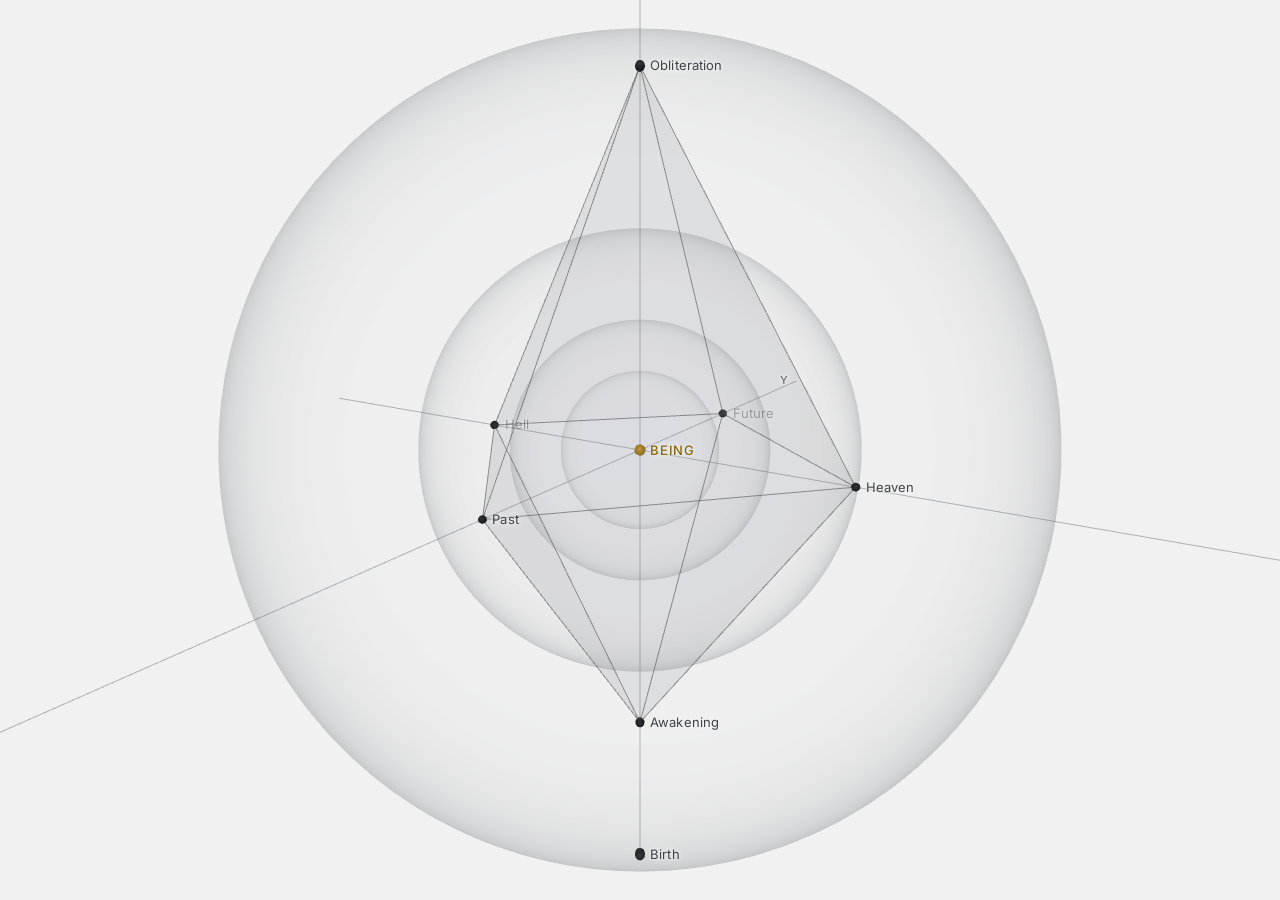
==== web/index.html @ 79886e12 "feat(stage1): The Diamond geometric object (Roadmap IV.1) Static Three.js page in web/, served by Ne" ====
<!doctype html>
<html lang="en">
<head>
  <meta charset="utf-8">
  <meta name="viewport" content="width=device-width, initial-scale=1, viewport-fit=cover">
  <title>The Diamond</title>
  <meta name="description" content="The Diamond: an interactive 3D model.">
  <meta name="robots" content="noindex, nofollow">
  <meta name="theme-color" content="#f1f1f1">
  <link rel="icon" href="favicon.svg" type="image/svg+xml">
  <link rel="preload" href="fonts/inter-latin-var.woff2" as="font" type="font/woff2" crossorigin>
  <link rel="stylesheet" href="style.css">
  <script type="importmap">
    {
      "imports": {
        "three": "./vendor/three/three.module.js",
        "three/addons/": "./vendor/three/addons/"
      }
    }
  </script>
</head>
<body>
  <main id="stage" role="img" aria-label="The Diamond, a 3D model. Drag to orbit; scroll or pinch to zoom; arrow keys orbit and plus or minus zoom."></main>
  <p id="fallback" class="fallback" hidden>The Diamond needs a browser with WebGL enabled.</p>
  <noscript><p class="fallback">The Diamond needs JavaScript and WebGL.</p></noscript>
  <script type="module" src="main.js"></script>
</body>
</html>
---- web/style.css ----
/* The Diamond — Stage 1. Full-frame, no chrome (Roadmap IV.1). */

@font-face {
  font-family: 'Inter';
  font-style: normal;
  font-weight: 300 500;
  font-display: swap;
  src: url('fonts/inter-latin-var.woff2') format('woff2');
}

:root {
  --bg: #f1f1f1;
  --ink: #1c1e22;
  --ink-2: #3f4248;
  --ink-3: #6c7077;
  --gold: #8b6708;
  --font: 'Inter', system-ui, -apple-system, 'Segoe UI', Roboto, Helvetica, Arial, sans-serif;
}

*, *::before, *::after { box-sizing: border-box; }

html, body {
  margin: 0;
  height: 100%;
  overflow: hidden;
  background: var(--bg);
  color: var(--ink);
  font-family: var(--font);
  -webkit-font-smoothing: antialiased;
  -moz-osx-font-smoothing: grayscale;
}

#stage {
  position: fixed;
  inset: 0;
  touch-action: none;
  cursor: grab;
  outline: none;
}
#stage:active { cursor: grabbing; }
#stage:focus-visible { box-shadow: inset 0 0 0 2px rgba(28, 30, 34, 0.25); }

#stage canvas { display: block; }

/* Label layer (CSS2DRenderer). Labels never intercept the pointer. */
.labels { position: absolute; inset: 0; pointer-events: none; }

.label {
  padding-left: 10px;
  font-size: 13px;
  font-weight: 400;
  letter-spacing: 0.01em;
  line-height: 1;
  color: var(--ink-2);
  white-space: nowrap;
  user-select: none;
  text-shadow: 0 0 3px var(--bg), 0 0 6px var(--bg);
  transition: opacity 200ms linear;
}
.label--flipped { padding-left: 0; padding-right: 10px; }
.label--being { color: var(--gold); font-weight: 500; letter-spacing: 0.06em; }
.label--axis {
  padding-left: 0;
  padding-right: 8px;
  font-size: 11px;
  font-weight: 500;
  letter-spacing: 0.08em;
  color: var(--ink-3);
}

.fallback {
  position: fixed;
  inset: 0;
  display: grid;
  place-items: center;
  margin: 0;
  padding: 24px;
  font-size: 15px;
  color: var(--ink-3);
  text-align: center;
}
.fallback[hidden] { display: none; }
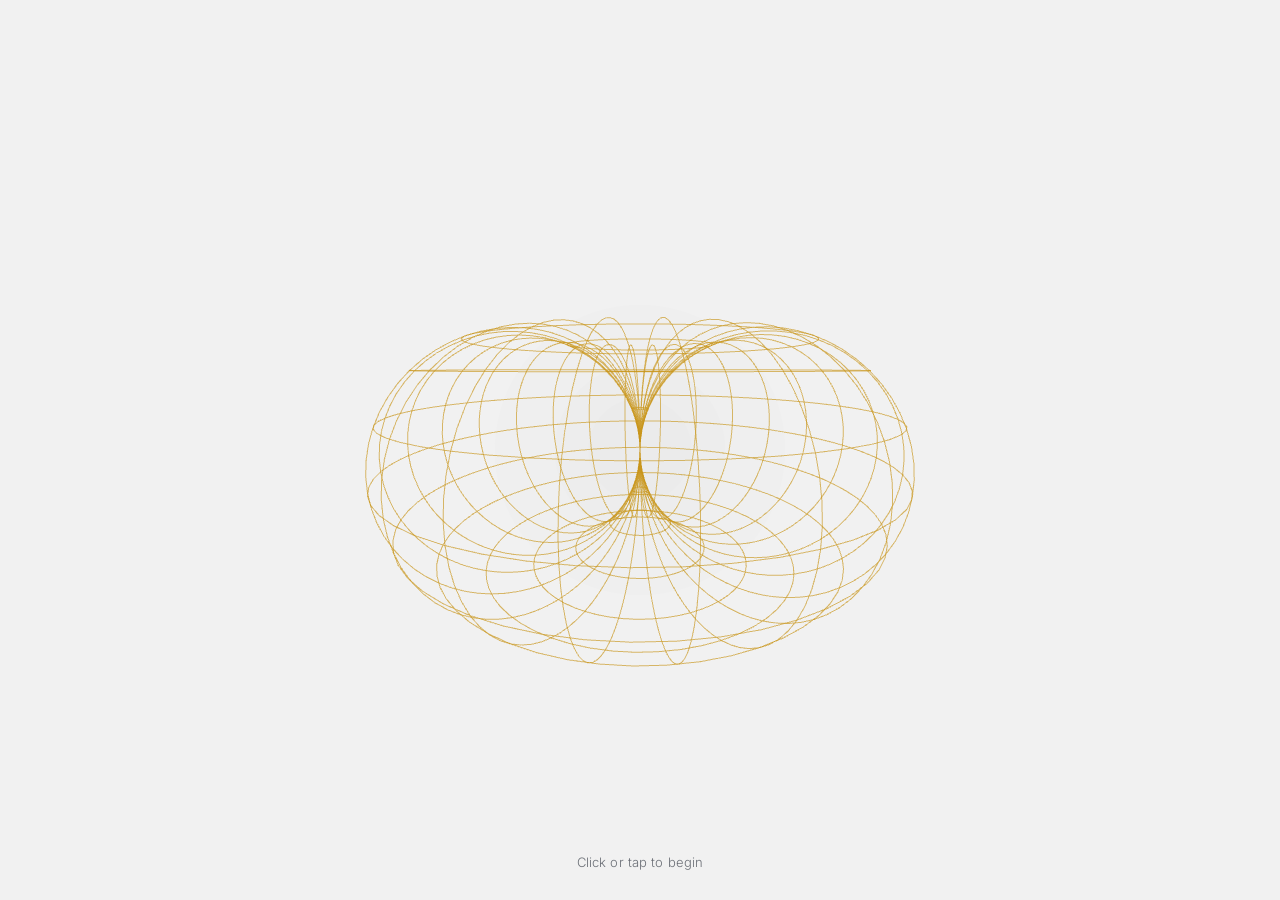
==== commit d859ef84: "web: inside view through BEING, three spheres, shortened axes, torus opening - Shells 1-3 only; Shel" ====
--- a/web/index.html
+++ b/web/index.html
@@ -5,6 +5,13 @@
   <meta name="viewport" content="width=device-width, initial-scale=1, viewport-fit=cover">
   <title>The Diamond</title>
   <meta name="description" content="The Diamond: an interactive 3D model.">
+  <meta property="og:title" content="The Diamond">
+  <meta property="og:description" content="An interactive 3D model.">
+  <meta property="og:type" content="website">
+  <meta property="og:image" content="https://diamond.thoughtfree.com/og.png">
+  <meta property="og:image:width" content="1200">
+  <meta property="og:image:height" content="630">
+  <meta name="twitter:card" content="summary_large_image">
   <meta name="robots" content="noindex, nofollow">
   <meta name="theme-color" content="#f1f1f1">
   <link rel="icon" href="favicon.svg" type="image/svg+xml">
@@ -20,7 +27,11 @@
   </script>
 </head>
 <body>
-  <main id="stage" role="img" aria-label="The Diamond, a 3D model. Drag to orbit; scroll or pinch to zoom; arrow keys orbit and plus or minus zoom."></main>
+  <main id="stage" role="img" aria-label="The Diamond, a 3D model. It opens as a torus; click, tap or press Enter to unfold it. Then drag to orbit, and scroll or pinch to zoom; arrow keys orbit and plus or minus zoom. Zooming in past the innermost sphere switches to a view through BEING."></main>
+  <div id="porthole" class="porthole" aria-hidden="true"></div>
+  <div id="rim" class="rim" aria-hidden="true"></div>
+  <p id="hint" class="hint" aria-hidden="true">Click or tap to begin</p>
+  <p id="caption" class="caption" role="status">Looking through BEING. Closer, the view widens: open awareness. Farther, it narrows: focused attention. Linking width to attention is this model&rsquo;s own stipulation.</p>
   <p id="fallback" class="fallback" hidden>The Diamond needs a browser with WebGL enabled.</p>
   <noscript><p class="fallback">The Diamond needs JavaScript and WebGL.</p></noscript>
   <script type="module" src="main.js"></script>
--- a/web/style.css
+++ b/web/style.css
@@ -1,4 +1,5 @@
-/* The Diamond — Stage 1. Full-frame, no chrome (Roadmap IV.1). */
+/* The Diamond. Full-frame; the only text besides the landmark names is
+   the opening hint and the inside-view caption (Roadmap IV.2, criterion 5). */
 
 @font-face {
   font-family: 'Inter';
@@ -13,7 +14,8 @@
   --ink: #1c1e22;
   --ink-2: #3f4248;
   --ink-3: #6c7077;
-  --gold: #8b6708;
+  --gold: #c8951a;
+  --gold-glow: 217, 168, 35;
   --font: 'Inter', system-ui, -apple-system, 'Segoe UI', Roboto, Helvetica, Arial, sans-serif;
 }
 
@@ -34,18 +36,19 @@
   position: fixed;
   inset: 0;
   touch-action: none;
-  cursor: grab;
+  cursor: pointer;
   outline: none;
 }
-#stage:active { cursor: grabbing; }
+#stage.is-live { cursor: grab; }
 #stage:focus-visible { box-shadow: inset 0 0 0 2px rgba(28, 30, 34, 0.25); }
-
 #stage canvas { display: block; }
 
 /* Label layer (CSS2DRenderer). Labels never intercept the pointer. */
 .labels { position: absolute; inset: 0; pointer-events: none; }
 
-.label {
+/* A landmark: a dot on the point, the name to its right (or left). */
+.lm {
+  position: relative;
   padding-left: 10px;
   font-size: 13px;
   font-weight: 400;
@@ -54,18 +57,94 @@
   color: var(--ink-2);
   white-space: nowrap;
   user-select: none;
-  text-shadow: 0 0 3px var(--bg), 0 0 6px var(--bg);
   transition: opacity 200ms linear;
 }
-.label--flipped { padding-left: 0; padding-right: 10px; }
-.label--being { color: var(--gold); font-weight: 500; letter-spacing: 0.06em; }
-.label--axis {
-  padding-left: 0;
-  padding-right: 8px;
-  font-size: 11px;
-  font-weight: 500;
-  letter-spacing: 0.08em;
+.lm__name { text-shadow: 0 0 3px var(--bg), 0 0 6px var(--bg); }
+.lm__dot {
+  position: absolute;
+  left: -4px;
+  top: 50%;
+  width: 8px;
+  height: 8px;
+  margin-top: -4px;
+  border-radius: 50%;
+  background: var(--ink);
+}
+.lm--flipped { padding-left: 0; padding-right: 10px; }
+.lm--flipped .lm__dot { left: auto; right: -4px; }
+
+/* BEING: the luminous gold point. */
+.lm--being { padding-left: 12px; color: var(--ink); font-weight: 500; letter-spacing: 0.06em; }
+.lm--being.lm--flipped { padding-left: 0; padding-right: 12px; }
+.lm--being .lm__dot {
+  left: -5.5px;
+  width: 11px;
+  height: 11px;
+  margin-top: -5.5px;
+  background: radial-gradient(circle at 50% 50%, #ffe28f 0%, #e3ad2c 42%, var(--gold) 72%);
+  box-shadow: 0 0 6px 2px rgba(var(--gold-glow), 0.45), 0 0 18px 7px rgba(var(--gold-glow), 0.16);
+  animation: breathe 6s ease-in-out infinite;
+}
+.lm--being.lm--flipped .lm__dot { left: auto; right: -5.5px; }
+
+@keyframes breathe {
+  0%, 100% { box-shadow: 0 0 6px 2px rgba(var(--gold-glow), 0.45), 0 0 18px 7px rgba(var(--gold-glow), 0.16); }
+  50%      { box-shadow: 0 0 8px 3px rgba(var(--gold-glow), 0.55), 0 0 24px 10px rgba(var(--gold-glow), 0.22); }
+}
+
+/* Inside view (Containment Note §A.3.2): the model seen through BEING.
+   Everything outside the cone is covered; the gold rim is the aperture. */
+.porthole,
+.rim {
+  position: fixed;
+  inset: 0;
+  pointer-events: none;
+  opacity: 0;
+  --r: 200vmax;
+}
+.porthole {
+  background: radial-gradient(circle var(--r) at 50% 50%, transparent calc(100% - 1.5px), var(--bg) 100%);
+}
+.rim {
+  left: 50%;
+  top: 50%;
+  right: auto;
+  bottom: auto;
+  width: calc(var(--r) * 2);
+  height: calc(var(--r) * 2);
+  transform: translate(-50%, -50%);
+  border-radius: 50%;
+  box-shadow:
+    0 0 0 1px rgba(200, 149, 26, 0.85),
+    0 0 10px 1px rgba(var(--gold-glow), 0.35),
+    inset 0 0 14px 1px rgba(var(--gold-glow), 0.18);
+}
+
+.hint,
+.caption {
+  position: fixed;
+  left: 0;
+  right: 0;
+  margin: 0 auto;
+  max-width: min(36rem, calc(100vw - 32px));
+  font-size: 13px;
+  font-weight: 300;
+  line-height: 1.45;
+  letter-spacing: 0.01em;
   color: var(--ink-3);
+  text-align: center;
+  pointer-events: none;
+  opacity: 0;
+  transition: opacity 600ms ease;
+}
+.hint { bottom: max(28px, env(safe-area-inset-bottom)); }
+.caption { bottom: max(24px, env(safe-area-inset-bottom)); color: var(--ink-2); text-shadow: 0 0 4px var(--bg), 0 0 10px var(--bg); }
+.hint.is-visible,
+.caption.is-visible { opacity: 1; }
+
+@media (prefers-reduced-motion: reduce) {
+  .lm--being .lm__dot { animation: none; }
+  .hint, .caption, .lm { transition: none; }
 }
 
 .fallback {
@@ -80,3 +159,5 @@
   text-align: center;
 }
 .fallback[hidden] { display: none; }
+
+.debug { position: fixed; top: 8px; left: 8px; margin: 0; font: 11px/1.3 monospace; color: var(--ink-3); pointer-events: none; }
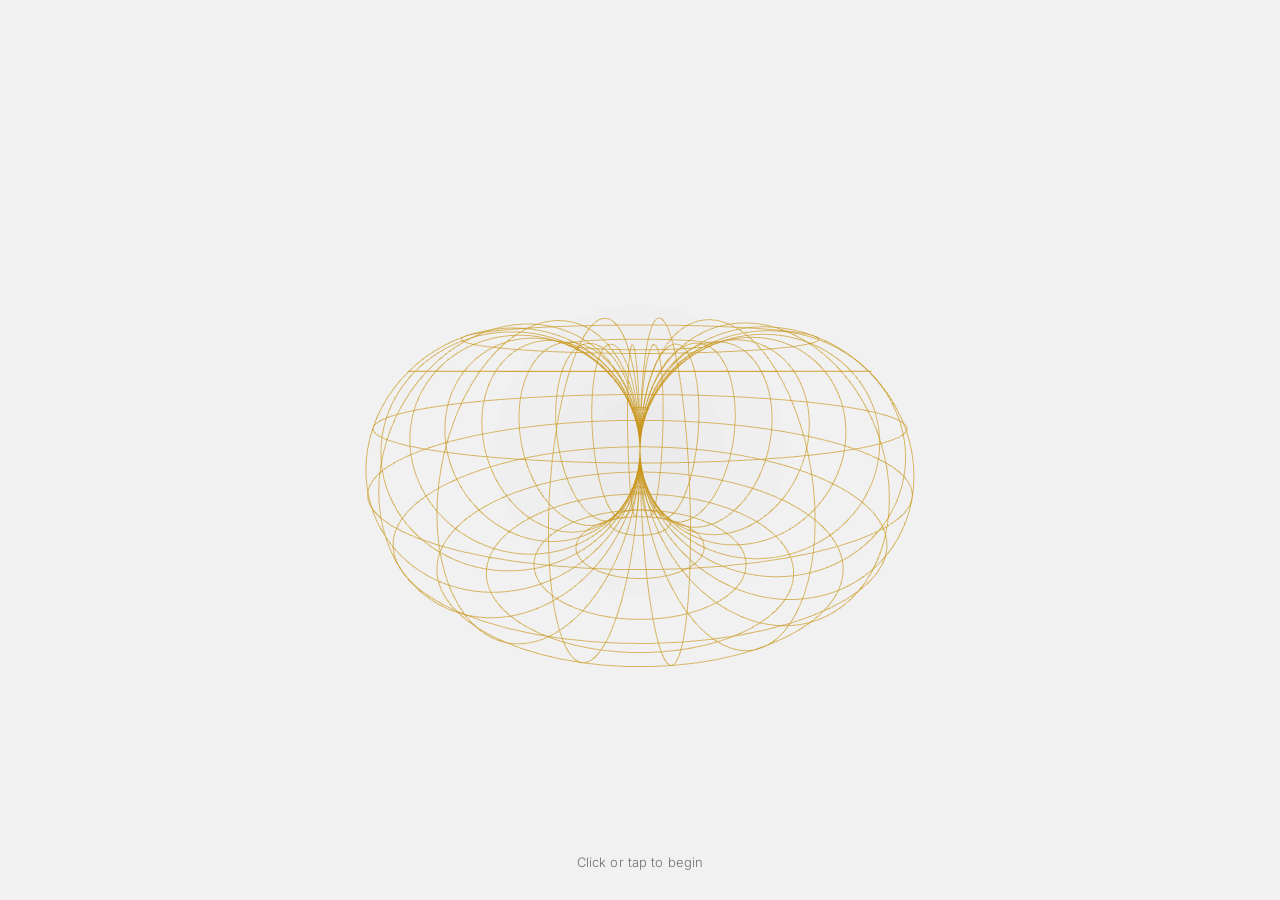
==== commit ecfd07d8: "View from BEING: light cone fills the screen (24–220°), zoom through, merged pairs" ====
--- a/web/index.html
+++ b/web/index.html
@@ -27,11 +27,9 @@
   </script>
 </head>
 <body>
-  <main id="stage" role="img" aria-label="The Diamond, a 3D model. It opens as a torus; click, tap or press Enter to unfold it. Then drag to orbit, and scroll or pinch to zoom; arrow keys orbit and plus or minus zoom. Zooming in past the innermost sphere switches to a view through BEING."></main>
-  <div id="porthole" class="porthole" aria-hidden="true"></div>
-  <div id="rim" class="rim" aria-hidden="true"></div>
+  <main id="stage" role="img" aria-label="The Diamond, a 3D model. It opens as a torus; click, tap or press Enter to open it into the diamond. Then drag to orbit, and scroll or pinch to zoom; arrow keys orbit and plus or minus zoom. Zooming in past the innermost sphere carries you into BEING, from where you look out as a light cone: drag or arrow keys to look around, scroll, pinch or plus and minus to narrow or widen the cone, and widen it past its widest to step back out."></main>
   <p id="hint" class="hint" aria-hidden="true">Click or tap to begin</p>
-  <p id="caption" class="caption" role="status">Looking through BEING. Closer, the view widens: open awareness. Farther, it narrows: focused attention. Linking width to attention is this model&rsquo;s own stipulation.</p>
+  <p id="caption" class="caption" role="status"><span class="caption__angle">Light cone from BEING <span id="cone-angle" aria-hidden="true">220</span>&deg;</span> Wider: open awareness, up to 220&deg; like human vision. Narrower: focused attention. A design choice that makes a statement about experience.</p>
   <p id="fallback" class="fallback" hidden>The Diamond needs a browser with WebGL enabled.</p>
   <noscript><p class="fallback">The Diamond needs JavaScript and WebGL.</p></noscript>
   <script type="module" src="main.js"></script>
--- a/web/style.css
+++ b/web/style.css
@@ -1,5 +1,6 @@
 /* The Diamond. Full-frame; the only text besides the landmark names is
-   the opening hint and the inside-view caption (Roadmap IV.2, criterion 5). */
+   the hints and the caption in the view from BEING (Roadmap IV.2,
+   criterion 5). */
 
 @font-face {
   font-family: 'Inter';
@@ -40,6 +41,7 @@
   outline: none;
 }
 #stage.is-live { cursor: grab; }
+#stage.is-inside { cursor: move; }
 #stage:focus-visible { box-shadow: inset 0 0 0 2px rgba(28, 30, 34, 0.25); }
 #stage canvas { display: block; }
 
@@ -92,34 +94,6 @@
   50%      { box-shadow: 0 0 8px 3px rgba(var(--gold-glow), 0.55), 0 0 24px 10px rgba(var(--gold-glow), 0.22); }
 }
 
-/* Inside view (Containment Note §A.3.2): the model seen through BEING.
-   Everything outside the cone is covered; the gold rim is the aperture. */
-.porthole,
-.rim {
-  position: fixed;
-  inset: 0;
-  pointer-events: none;
-  opacity: 0;
-  --r: 200vmax;
-}
-.porthole {
-  background: radial-gradient(circle var(--r) at 50% 50%, transparent calc(100% - 1.5px), var(--bg) 100%);
-}
-.rim {
-  left: 50%;
-  top: 50%;
-  right: auto;
-  bottom: auto;
-  width: calc(var(--r) * 2);
-  height: calc(var(--r) * 2);
-  transform: translate(-50%, -50%);
-  border-radius: 50%;
-  box-shadow:
-    0 0 0 1px rgba(200, 149, 26, 0.85),
-    0 0 10px 1px rgba(var(--gold-glow), 0.35),
-    inset 0 0 14px 1px rgba(var(--gold-glow), 0.18);
-}
-
 .hint,
 .caption {
   position: fixed;
@@ -138,7 +112,9 @@
   transition: opacity 600ms ease;
 }
 .hint { bottom: max(28px, env(safe-area-inset-bottom)); }
+.hint.is-top { top: max(24px, env(safe-area-inset-top)); bottom: auto; }
 .caption { bottom: max(24px, env(safe-area-inset-bottom)); color: var(--ink-2); text-shadow: 0 0 4px var(--bg), 0 0 10px var(--bg); }
+.caption__angle { display: block; font-weight: 400; color: var(--ink); font-variant-numeric: tabular-nums; }
 .hint.is-visible,
 .caption.is-visible { opacity: 1; }
 
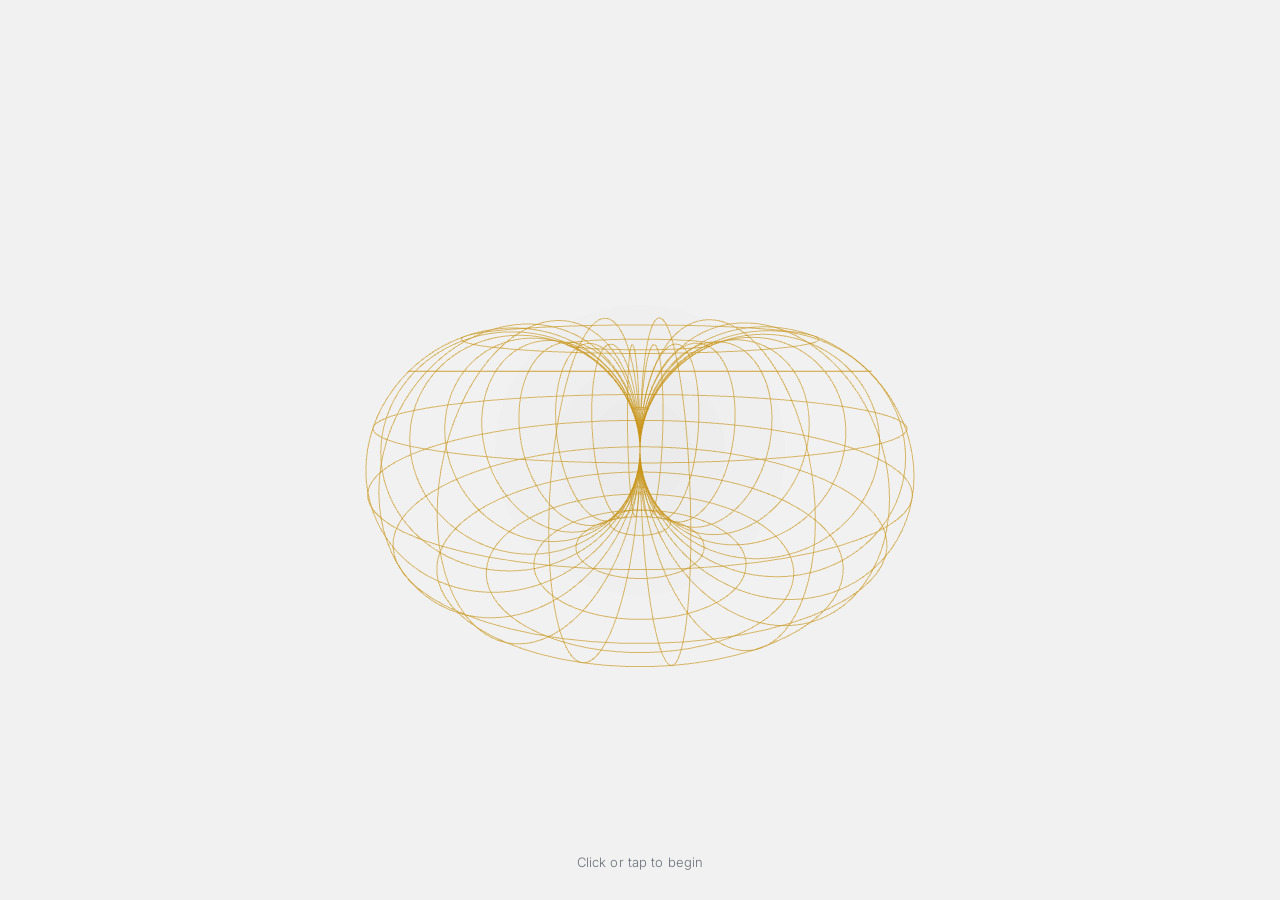
==== commit f08c7557: "Labels by zoom level, dimming behind the spheres, focus labels from BEING; time registers and H13 re" ====
--- a/web/index.html
+++ b/web/index.html
@@ -27,7 +27,7 @@
   </script>
 </head>
 <body>
-  <main id="stage" role="img" aria-label="The Diamond, a 3D model. It opens as a torus; click, tap or press Enter to open it into the diamond. Then drag to orbit, and scroll or pinch to zoom; arrow keys orbit and plus or minus zoom. Zooming in past the innermost sphere carries you into BEING, from where you look out as a light cone: drag or arrow keys to look around, scroll, pinch or plus and minus to narrow or widen the cone, and widen it past its widest to step back out."></main>
+  <main id="stage" role="img" aria-label="The Diamond, a 3D model. It opens as a torus; click, tap or press Enter to open it into the diamond. Then drag to orbit, and scroll or pinch to zoom; arrow keys orbit and plus or minus zoom. Zooming in past the innermost sphere carries you into BEING, from where you look out as a light cone: drag or arrow keys to look around, scroll, pinch or plus and minus to narrow or widen the cone, and widen it past its widest to step back out. Outside, more names appear as you zoom in; from BEING, the name of the region you face is shown, and narrowing the cone moves the focus outward from Zone 1 to Zones 2 and 3."></main>
   <p id="hint" class="hint" aria-hidden="true">Click or tap to begin</p>
   <p id="caption" class="caption" role="status"><span class="caption__angle">Light cone from BEING <span id="cone-angle" aria-hidden="true">220</span>&deg;</span> Wider: open awareness, up to 220&deg; like human vision. Narrower: focused attention. A design choice that makes a statement about experience.</p>
   <p id="fallback" class="fallback" hidden>The Diamond needs a browser with WebGL enabled.</p>
--- a/web/style.css
+++ b/web/style.css
@@ -89,6 +89,43 @@
 }
 .lm--being.lm--flipped .lm__dot { left: auto; right: -5.5px; }
 
+/* A zone name where an axis meets its sphere: an open ring, not a point. */
+.lm--zone { font-weight: 300; font-size: 12px; color: var(--ink-2); }
+.lm--zone .lm__dot {
+  left: -3.5px;
+  width: 7px;
+  height: 7px;
+  margin-top: -3.5px;
+  box-sizing: border-box;
+  background: transparent;
+  border: 1px solid var(--ink-2);
+}
+.lm--zone.lm--flipped .lm__dot { left: auto; right: -3.5px; }
+
+/* The view from BEING: the region's name curves along its shell; the
+   next zone's names stay faint at their own axis points. */
+.focus-labels {
+  position: absolute;
+  inset: 0;
+  width: 100%;
+  height: 100%;
+  pointer-events: none;
+  overflow: visible;
+  opacity: 0;
+}
+.focus-labels text {
+  font-family: var(--font);
+  fill: var(--ink-2);
+  letter-spacing: 0.02em;
+  paint-order: stroke;
+  stroke: var(--bg);
+  stroke-width: 3px;
+  stroke-linejoin: round;
+  user-select: none;
+}
+.focus-labels__current { font-weight: 400; fill: var(--ink); }
+.focus-labels__next { font-weight: 300; }
+
 @keyframes breathe {
   0%, 100% { box-shadow: 0 0 6px 2px rgba(var(--gold-glow), 0.45), 0 0 18px 7px rgba(var(--gold-glow), 0.16); }
   50%      { box-shadow: 0 0 8px 3px rgba(var(--gold-glow), 0.55), 0 0 24px 10px rgba(var(--gold-glow), 0.22); }
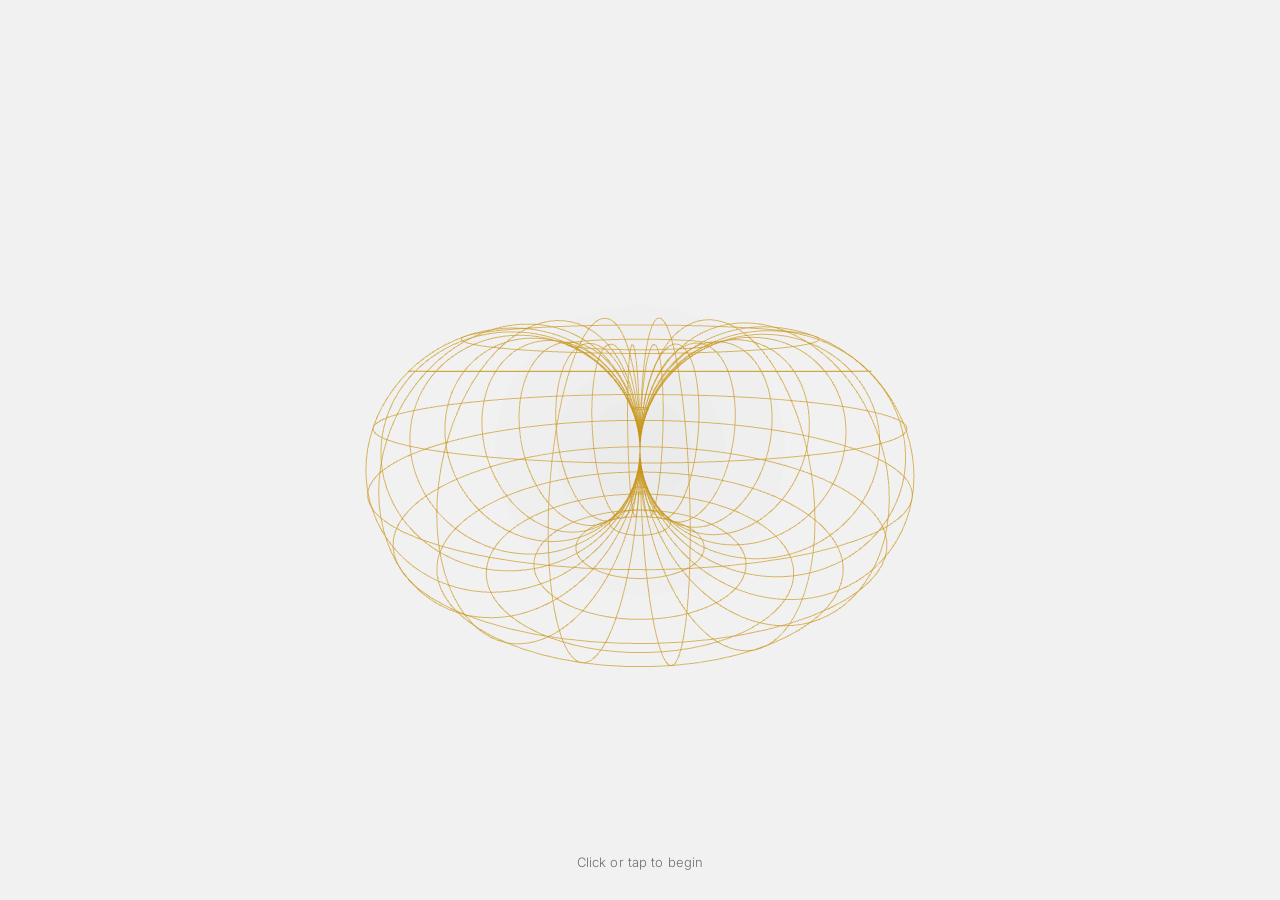
==== commit cee682a7: "Thumbnail URL carries the version so link previews refresh" ====
--- a/web/index.html
+++ b/web/index.html
@@ -8,7 +8,7 @@
   <meta property="og:title" content="The Diamond">
   <meta property="og:description" content="An interactive 3D model.">
   <meta property="og:type" content="website">
-  <meta property="og:image" content="https://diamond.thoughtfree.com/og.png">
+  <meta property="og:image" content="https://diamond.thoughtfree.com/og.png?v=3.3">
   <meta property="og:image:width" content="1200">
   <meta property="og:image:height" content="630">
   <meta name="twitter:card" content="summary_large_image">
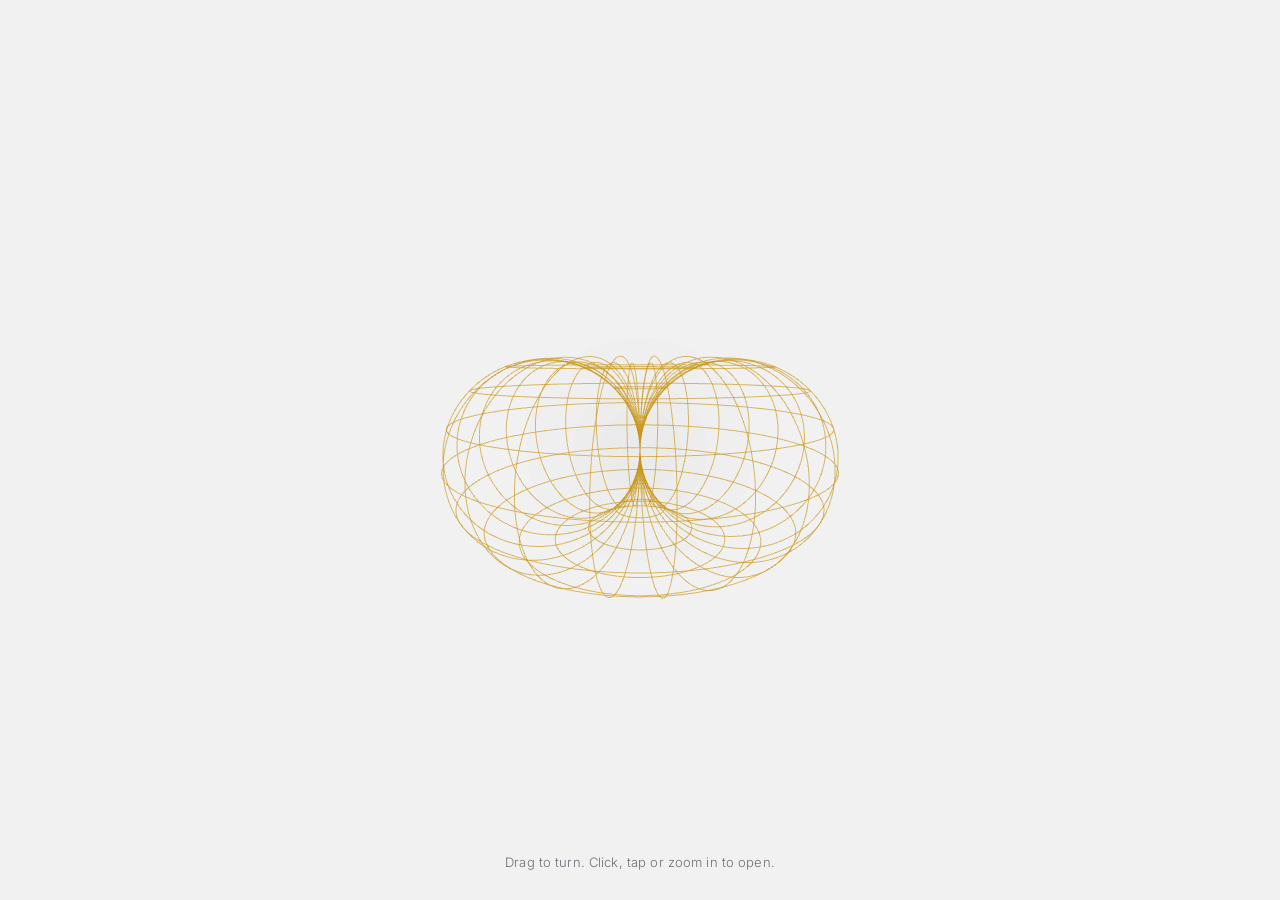
==== commit 2d4ac22f: "v3.4: zoom stops at level 0 and folds back to the torus (-1); Indra's net; levels respecified; axis " ====
--- a/web/index.html
+++ b/web/index.html
@@ -27,8 +27,8 @@
   </script>
 </head>
 <body>
-  <main id="stage" role="img" aria-label="The Diamond, a 3D model. It opens as a torus; click, tap or press Enter to open it into the diamond. Then drag to orbit, and scroll or pinch to zoom; arrow keys orbit and plus or minus zoom. Zooming in past the innermost sphere carries you into BEING, from where you look out as a light cone: drag or arrow keys to look around, scroll, pinch or plus and minus to narrow or widen the cone, and widen it past its widest to step back out. Outside, more names appear as you zoom in; from BEING, the name of the region you face is shown, and narrowing the cone moves the focus outward from Zone 1 to Zones 2 and 3."></main>
-  <p id="hint" class="hint" aria-hidden="true">Click or tap to begin</p>
+  <main id="stage" role="img" aria-label="The Diamond, a 3D model. It opens as a torus, which you can drag or turn with the arrow keys; click, tap, press Enter or zoom in to open it into the diamond. The diamond first appears solid inside a slightly translucent sphere, surrounded by Indra's net, a grid of faint copies of the diamond. Drag to orbit, and scroll or pinch to zoom; arrow keys orbit and plus or minus zoom. Zooming out stops at this first view; zooming out again folds the diamond back into the torus. Zooming in past the innermost sphere carries you into BEING, from where you look out as a light cone: drag or arrow keys to look around, scroll, pinch or plus and minus to narrow or widen the cone, and widen it past its widest to step back out. Outside, more names of axis points appear as you zoom in; from BEING, the name of the region you face is shown, and narrowing the cone moves the focus outward from Zone 1 to Zones 2 and 3."></main>
+  <p id="hint" class="hint" aria-hidden="true">Drag to turn. Click, tap or zoom in to open.</p>
   <p id="caption" class="caption" role="status"><span class="caption__angle">Light cone from BEING <span id="cone-angle" aria-hidden="true">220</span>&deg;</span> Wider: open awareness, up to 220&deg; like human vision. Narrower: focused attention. A design choice that makes a statement about experience.</p>
   <p id="fallback" class="fallback" hidden>The Diamond needs a browser with WebGL enabled.</p>
   <noscript><p class="fallback">The Diamond needs JavaScript and WebGL.</p></noscript>
--- a/web/style.css
+++ b/web/style.css
@@ -90,8 +90,8 @@
 .lm--being.lm--flipped .lm__dot { left: auto; right: -5.5px; }
 
 /* A zone name where an axis meets its sphere: an open ring, not a point. */
-.lm--zone { font-weight: 300; font-size: 12px; color: var(--ink-2); }
-.lm--zone .lm__dot {
+.lm--point { font-weight: 300; font-size: 12px; color: var(--ink-2); }
+.lm--point .lm__dot {
   left: -3.5px;
   width: 7px;
   height: 7px;
@@ -100,7 +100,7 @@
   background: transparent;
   border: 1px solid var(--ink-2);
 }
-.lm--zone.lm--flipped .lm__dot { left: auto; right: -3.5px; }
+.lm--point.lm--flipped .lm__dot { left: auto; right: -3.5px; }
 
 /* The view from BEING: the region's name curves along its shell; the
    next zone's names stay faint at their own axis points. */
@@ -125,6 +125,7 @@
 }
 .focus-labels__current { font-weight: 400; fill: var(--ink); }
 .focus-labels__next { font-weight: 300; }
+.focus-labels .is-caps { letter-spacing: 0.06em; }
 
 @keyframes breathe {
   0%, 100% { box-shadow: 0 0 6px 2px rgba(var(--gold-glow), 0.45), 0 0 18px 7px rgba(var(--gold-glow), 0.16); }
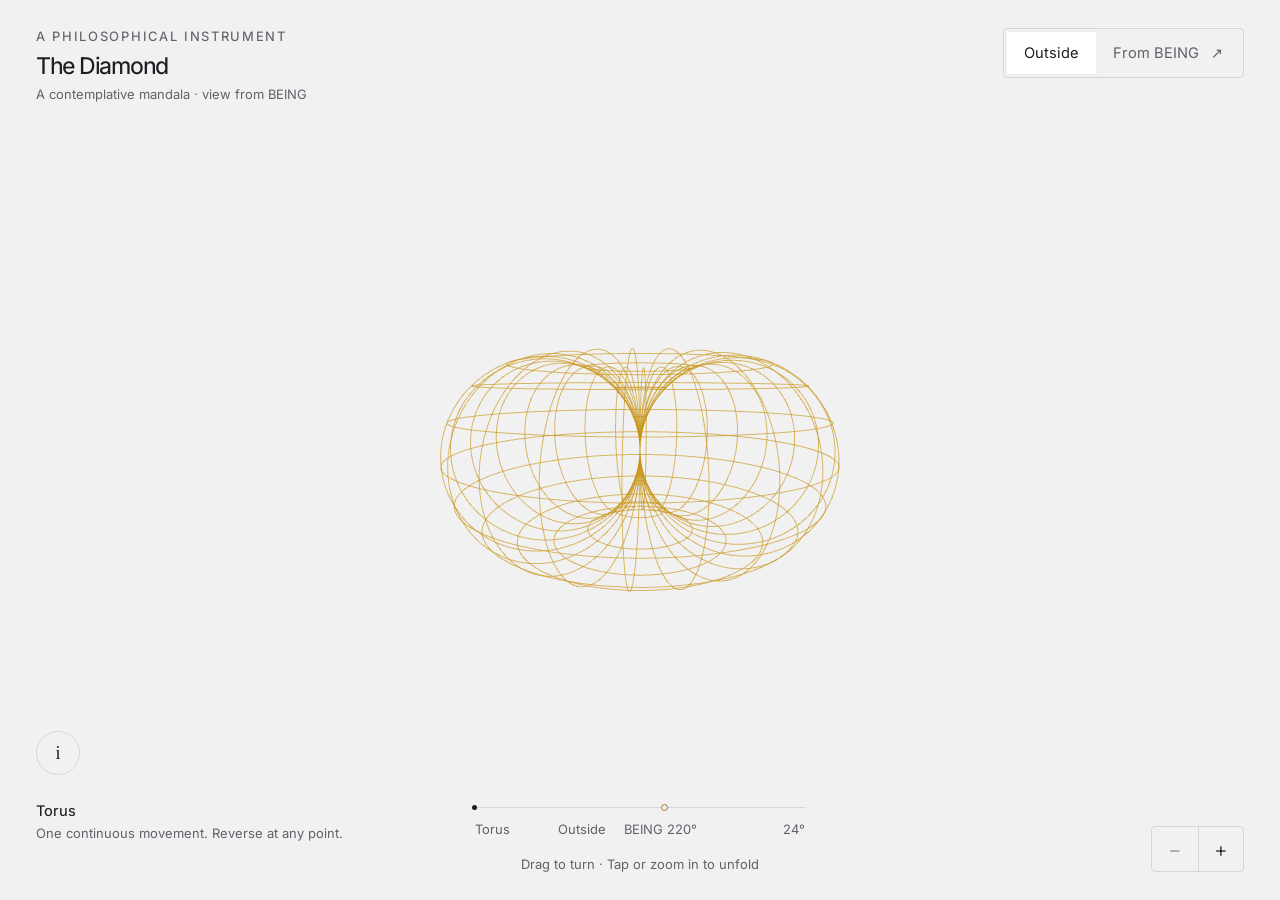
==== commit e3a98cff: "feat(web): mandala display vocabulary, BEING-rooted cone view, continuous navigation" ====
--- a/web/index.html
+++ b/web/index.html
@@ -4,7 +4,7 @@
   <meta charset="utf-8">
   <meta name="viewport" content="width=device-width, initial-scale=1, viewport-fit=cover">
   <title>The Diamond</title>
-  <meta name="description" content="The Diamond: an interactive 3D model.">
+  <meta name="description" content="The Diamond: an interactive 3D model, a contemplative mandala in a modern visual language.">
   <meta property="og:title" content="The Diamond">
   <meta property="og:description" content="An interactive 3D model.">
   <meta property="og:type" content="website">
@@ -27,10 +27,24 @@
   </script>
 </head>
 <body>
-  <main id="stage" role="img" aria-label="The Diamond, a 3D model. It opens as a torus, which you can drag or turn with the arrow keys; click, tap, press Enter or zoom in to open it into the diamond. The diamond first appears solid inside a slightly translucent sphere, surrounded by Indra's net, a grid of faint copies of the diamond. Drag to orbit, and scroll or pinch to zoom; arrow keys orbit and plus or minus zoom. Zooming out stops at this first view; zooming out again folds the diamond back into the torus. Zooming in past the innermost sphere carries you into BEING, from where you look out as a light cone: drag or arrow keys to look around, scroll, pinch or plus and minus to narrow or widen the cone, and widen it past its widest to step back out. Outside, more names of axis points appear as you zoom in; from BEING, the name of the region you face is shown, and narrowing the cone moves the focus outward from Zone 1 to Zones 2 and 3."></main>
-  <p id="hint" class="hint" aria-hidden="true">Drag to turn. Click, tap or zoom in to open.</p>
-  <p id="caption" class="caption" role="status"><span class="caption__angle">Light cone from BEING <span id="cone-angle" aria-hidden="true">220</span>&deg;</span> Wider: open awareness, up to 220&deg; like human vision. Narrower: focused attention. A design choice that makes a statement about experience.</p>
-  <p id="fallback" class="fallback" hidden>The Diamond needs a browser with WebGL enabled.</p>
+  <a class="skip" href="#stage">Skip to the model</a>
+  <main id="stage" tabindex="0" aria-label="Interactive Diamond. Drag to turn or look. Scroll, pinch, or use plus and minus to move continuously from the torus, through the outside view, into BEING, then to narrow the cone outward through the model. Press R to return outside."></main>
+  <header class="masthead">
+    <div class="identity"><span class="eyebrow">A PHILOSOPHICAL INSTRUMENT</span><h1>The Diamond</h1><p>A contemplative mandala · view from BEING</p></div>
+    <nav class="view-switch" aria-label="Viewpoint"><button id="outside" class="view-button" aria-pressed="true">Outside</button><button id="within" class="view-button" aria-pressed="false">From BEING <span aria-hidden="true">↗</span></button></nav>
+  </header>
+  <section class="route-panel" aria-label="Direction of view" hidden>
+    <label for="route">LOOK TOWARD</label><select id="route" aria-label="Choose direction to look toward"></select><button id="origin" title="Widen the cone to its full extent">Widen to full cone</button>
+  </section>
+  <footer class="instrument">
+    <div class="travel-readout" aria-live="polite"><span id="view-name">Outside view</span><span id="view-detail">Responsiveness, Involvement, Fixation. Ripples mark the crossings.</span></div>
+    <div class="journey" aria-label="Journey progress"><div class="journey-line"><span id="journey-fill"></span></div><div class="journey-marks"><span>Torus</span><span>Outside</span><span>BEING 220°</span><span>24°</span></div></div>
+    <p id="hint">Drag to turn · Scroll or pinch to move</p>
+    <div class="zoom-buttons" aria-label="Travel controls"><button id="backward" aria-label="Move backward" title="Move backward (−)">−</button><button id="forward" aria-label="Move forward" title="Move forward (+)">+</button></div>
+  </footer>
+  <button class="about-button" id="about" aria-label="About The Diamond" aria-expanded="false">i</button>
+  <aside class="about-panel" hidden><button id="close-about" aria-label="Close notes">×</button><h2>The view from BEING</h2><p>The eye stays at BEING. Drag to pan and tilt the cone around the spheres. Pinch or scroll to narrow the cone as it moves outward through the names, then widen it to return toward the centre.</p><p>Names keep a fixed size in the model, so narrowing magnifies them. Closer layers dissolve as the cone passes them; farther layers remain faintly present.</p><p>Three concentric ripples mark each axis–sphere crossing. They are larger on larger spheres.</p><p>Vocabulary. The three spheres are Responsiveness, Involvement and Fixation: how tightly a position is held, not how much of anything there is. The three axes are Rejecting and Grasping (across), Self-diminishment and Self-elevation (up and down in the equator), and Insistence on continuance and on disappearance (the long axis, with Permanence and Erasure at its tips). Birth, Death and BEING are unchanged, and Birth is not Permanence, nor Death Erasure.</p><p class="note">A contemplative mandala in a modern visual language: a proposal, not a traditional Buddhist system and not a measurement. Landmark coordinates are unchanged.</p></aside>
+  <p id="fallback" role="alert" hidden>The Diamond needs a browser with WebGL enabled. Try a browser with hardware acceleration turned on.</p>
   <noscript><p class="fallback">The Diamond needs JavaScript and WebGL.</p></noscript>
   <script type="module" src="main.js"></script>
 </body>
--- a/web/style.css
+++ b/web/style.css
@@ -1,177 +1,26 @@
-/* The Diamond. Full-frame; the only text besides the landmark names is
-   the hints and the caption in the view from BEING (Roadmap IV.2,
-   criterion 5). */
+@font-face{font-family:Inter;src:url('./fonts/inter-latin-var.woff2') format('woff2');font-weight:100 900;font-style:normal;font-display:swap}
+:root{--bg:#f1f1f1;--ink:#1c1e22;--muted:#5e6269;--line:#d4d5d5;--gold:#a97b20;--font:Inter,system-ui,sans-serif;--text-xs:clamp(.75rem,.73rem + .1vw,.8125rem);--text-sm:clamp(.8125rem,.77rem + .18vw,.9375rem);--text-base:clamp(.9375rem,.9rem + .2vw,1rem);--text-title:clamp(1.25rem,1rem + .55vw,1.625rem)}
+*,*::before,*::after{box-sizing:border-box}html,body{margin:0;width:100%;height:100%;overflow:hidden;background:var(--bg);color:var(--ink);font-family:var(--font);-webkit-font-smoothing:antialiased}button,select{font:inherit;color:inherit}button{cursor:pointer;touch-action:manipulation}button:focus-visible,select:focus-visible,#stage:focus-visible{outline:2px solid var(--gold);outline-offset:4px}button:disabled{cursor:default;opacity:.45}button{min-height:44px}button:hover{color:#91691c}button:active{background:#e5e4df}.skip{position:fixed;top:-80px;z-index:20;background:var(--bg);padding:12px}.skip:focus{top:8px}#stage{position:fixed;inset:0;touch-action:none;outline:none;cursor:grab}#stage:active{cursor:grabbing}#stage canvas{display:block;width:100%;height:100%}.labels{position:absolute;inset:0;pointer-events:none;overflow:hidden}
+.masthead{position:absolute;top:max(28px,env(safe-area-inset-top));left:36px;right:36px;display:flex;justify-content:space-between;align-items:flex-start;pointer-events:none;z-index:5}.identity{pointer-events:none}.eyebrow{display:block;font-size:var(--text-xs);letter-spacing:.13em;color:var(--muted);font-weight:450}h1{font-size:var(--text-title);font-weight:450;letter-spacing:-.055em;margin:8px 0 5px}.identity p{font-size:var(--text-xs);color:var(--muted);margin:0;line-height:1.5}.view-switch{display:flex;border:1px solid var(--line);border-radius:4px;padding:3px;background:rgba(241,241,241,.94);pointer-events:auto}.view-button{border:0;background:transparent;padding:0 17px;min-height:42px;font-size:var(--text-sm);color:var(--muted);border-radius:2px}.view-button[aria-pressed=true]{color:var(--ink);background:#fff;box-shadow:0 1px 3px #0000000a}.view-button span{padding-left:8px}
+.route-panel{position:absolute;top:99px;right:36px;width:270px;z-index:5;background:rgba(241,241,241,.93);padding:12px 0 6px 16px}.route-panel[hidden]{display:none}.route-panel label{font-size:var(--text-xs);letter-spacing:.12em;color:var(--muted);display:block;margin-bottom:5px}.route-panel select{font-size:var(--text-sm);width:100%;min-height:44px;border:0;background:transparent;padding:0 24px 0 0;white-space:nowrap;text-overflow:ellipsis}.route-panel button{padding:0;border:0;background:transparent;font-size:var(--text-xs);color:var(--muted);min-height:38px;text-decoration:underline;text-underline-offset:4px}
+.instrument{position:absolute;left:36px;right:36px;bottom:max(28px,env(safe-area-inset-bottom));z-index:5;pointer-events:none;display:grid;grid-template-columns:1fr minmax(220px,330px) 1fr;grid-template-rows:auto auto;gap:12px 28px;align-items:end}.travel-readout{align-self:end;line-height:1.6}.travel-readout span{display:block}#view-name{font-size:var(--text-sm);font-weight:450}#view-detail{font-size:var(--text-xs);color:var(--muted);max-width:330px}.journey{grid-column:2;grid-row:1;align-self:center}.journey-line{height:1px;background:var(--line);position:relative}.journey-line:after{content:'';position:absolute;left:56.25%;top:-3px;width:7px;height:7px;border:1px solid var(--gold);background:var(--bg);border-radius:50%}#journey-fill{position:absolute;inset:0 auto 0 0;background:#7f8286;width:25%;transition:width 80ms linear}#journey-fill:after{content:'';position:absolute;right:-2px;top:-2px;width:5px;height:5px;border-radius:50%;background:var(--ink)}.journey-marks{display:flex;justify-content:space-between;font-size:var(--text-xs);color:var(--muted);margin-top:13px}.journey-marks span:nth-child(2){position:absolute;left:25%}.journey-marks span:nth-child(3){position:absolute;left:56.25%;transform:translateX(-50%)}.journey-marks{position:relative}.instrument>p{grid-column:2;grid-row:2;white-space:nowrap;text-align:center;font-size:var(--text-xs);color:var(--muted);margin:0}.zoom-buttons{justify-self:end;display:flex;gap:1px;border:1px solid var(--line);border-radius:4px;pointer-events:auto;grid-column:3;grid-row:1 / span 2;background:rgba(241,241,241,.94)}.zoom-buttons button{width:45px;height:44px;background:transparent;border:0;font-size:21px;font-weight:300}.zoom-buttons button+button{border-left:1px solid var(--line)}
+.about-button{position:absolute;left:36px;bottom:125px;border:1px solid var(--line);border-radius:50%;background:rgba(241,241,241,.9);width:44px;height:44px;font-family:Georgia,serif;font-size:18px;z-index:6}.about-panel{position:absolute;left:36px;bottom:180px;width:min(360px,calc(100vw - 48px));max-height:calc(100dvh - 215px);overflow:auto;z-index:7;padding:24px;border:1px solid var(--line);background:#f7f7f5;box-shadow:0 8px 32px #00000008}.about-panel[hidden]{display:none}.about-panel h2{font-size:18px;font-weight:450;letter-spacing:-.03em;margin:0 28px 18px 0}.about-panel p{font-size:var(--text-sm);line-height:1.65;margin:12px 0}.about-panel .note{font-size:var(--text-xs);color:var(--muted);border-top:1px solid var(--line);padding-top:14px}.about-panel button{position:absolute;top:5px;right:5px;width:44px;height:44px;border:0;background:transparent;font-size:24px;font-weight:300}
+.lm{color:#3f4248;font-size:13px;font-weight:400;white-space:nowrap;line-height:1.2;text-shadow:0 0 4px var(--bg),0 0 8px var(--bg);user-select:none;pointer-events:none}.lm--region{font-size:13px;font-weight:400}.lm--landmark{font-size:13px}.lm--being{font-weight:500;letter-spacing:.08em;padding-left:12px;position:relative}.lm--being:before{content:'';position:absolute;left:-5px;top:3px;width:9px;height:9px;border-radius:50%;background:#d7a32d;box-shadow:0 0 9px 3px #dbab3950}.lm--limit{font-size:14px}.lm--flipped{text-align:right}#fallback,.fallback{position:fixed;top:40%;left:15%;right:15%;font-size:var(--text-base);line-height:1.7;text-align:center;z-index:10}
+@media(max-width:680px){.masthead{top:max(18px,env(safe-area-inset-top));left:20px;right:20px;gap:10px}.eyebrow{font-size:11px;letter-spacing:.09em}.identity p{max-width:160px;font-size:11px;line-height:1.45}.view-switch{padding:2px;margin-top:6px}.view-button{padding:0 10px;font-size:12px;min-height:42px}.view-button span{display:none}.route-panel{right:20px;top:124px;width:230px;padding-top:4px}.route-panel select{font-size:12px}.route-panel button{font-size:12px}.instrument{left:20px;right:20px;bottom:max(22px,env(safe-area-inset-bottom));grid-template-columns:1fr auto;grid-template-rows:auto auto auto;gap:16px 12px}.travel-readout{grid-column:1;grid-row:1}#view-detail{max-width:245px;font-size:12px}.journey{grid-column:1 / span 2;grid-row:2;margin-top:8px}.instrument>p{grid-column:1 / span 2;grid-row:3;font-size:12px}.zoom-buttons{grid-column:2;grid-row:1;align-self:end}.zoom-buttons button{width:42px}.about-button{left:20px;bottom:185px}.about-panel{left:20px;bottom:235px;max-height:calc(100dvh - 260px)}h1{margin-top:7px}.identity{max-width:170px}}
+@media(max-height:550px){.masthead{top:14px}.identity p{display:none}.route-panel{top:77px;padding-top:0}.instrument{bottom:15px;gap:8px}.about-button{bottom:100px}.about-panel{bottom:150px;max-height:calc(100dvh - 170px)}.travel-readout #view-detail{display:none}}
+@media(prefers-reduced-motion:reduce){*,*:before,*:after{transition:none!important;animation:none!important}}
+.being-labels{position:absolute;inset:0;width:100%;height:100%;pointer-events:none;z-index:3;overflow:hidden}
+.being-label{font-family:Inter,system-ui,sans-serif;font-weight:400;fill:#34373c;paint-order:stroke;stroke:var(--bg);stroke-linejoin:round;letter-spacing:0}
+.being-label--axis,.being-label--polar,.being-label--time{letter-spacing:.035em}
+.lm{margin-top:var(--label-shift,0px)}
+.lm-leader{display:none;position:absolute;left:0;bottom:50%;width:1px;background:rgba(63,66,72,.35);transform-origin:bottom}
 
-@font-face {
-  font-family: 'Inter';
-  font-style: normal;
-  font-weight: 300 500;
-  font-display: swap;
-  src: url('fonts/inter-latin-var.woff2') format('woff2');
-}
+#stage[data-mode=within]~.masthead .identity{background:rgba(241,241,241,.88);padding:8px 10px 6px;margin:-8px -10px;border-radius:3px}
+#stage[data-mode=within]~.instrument{background:linear-gradient(to top,rgba(241,241,241,.9) 62%,rgba(241,241,241,0));margin:0 -36px;padding:34px 36px max(28px,env(safe-area-inset-bottom));left:36px;right:36px;bottom:0}
+@media(max-width:680px){#stage[data-mode=within]~.instrument{margin:0 -20px;padding:30px 20px max(22px,env(safe-area-inset-bottom))}}
 
-:root {
-  --bg: #f1f1f1;
-  --ink: #1c1e22;
-  --ink-2: #3f4248;
-  --ink-3: #6c7077;
-  --gold: #c8951a;
-  --gold-glow: 217, 168, 35;
-  --font: 'Inter', system-ui, -apple-system, 'Segoe UI', Roboto, Helvetica, Arial, sans-serif;
-}
-
-*, *::before, *::after { box-sizing: border-box; }
-
-html, body {
-  margin: 0;
-  height: 100%;
-  overflow: hidden;
-  background: var(--bg);
-  color: var(--ink);
-  font-family: var(--font);
-  -webkit-font-smoothing: antialiased;
-  -moz-osx-font-smoothing: grayscale;
-}
-
-#stage {
-  position: fixed;
-  inset: 0;
-  touch-action: none;
-  cursor: pointer;
-  outline: none;
-}
-#stage.is-live { cursor: grab; }
-#stage.is-inside { cursor: move; }
-#stage:focus-visible { box-shadow: inset 0 0 0 2px rgba(28, 30, 34, 0.25); }
-#stage canvas { display: block; }
-
-/* Label layer (CSS2DRenderer). Labels never intercept the pointer. */
-.labels { position: absolute; inset: 0; pointer-events: none; }
-
-/* A landmark: a dot on the point, the name to its right (or left). */
-.lm {
-  position: relative;
-  padding-left: 10px;
-  font-size: 13px;
-  font-weight: 400;
-  letter-spacing: 0.01em;
-  line-height: 1;
-  color: var(--ink-2);
-  white-space: nowrap;
-  user-select: none;
-  transition: opacity 200ms linear;
-}
-.lm__name { text-shadow: 0 0 3px var(--bg), 0 0 6px var(--bg); }
-.lm__dot {
-  position: absolute;
-  left: -4px;
-  top: 50%;
-  width: 8px;
-  height: 8px;
-  margin-top: -4px;
-  border-radius: 50%;
-  background: var(--ink);
-}
-.lm--flipped { padding-left: 0; padding-right: 10px; }
-.lm--flipped .lm__dot { left: auto; right: -4px; }
-
-/* BEING: the luminous gold point. */
-.lm--being { padding-left: 12px; color: var(--ink); font-weight: 500; letter-spacing: 0.06em; }
-.lm--being.lm--flipped { padding-left: 0; padding-right: 12px; }
-.lm--being .lm__dot {
-  left: -5.5px;
-  width: 11px;
-  height: 11px;
-  margin-top: -5.5px;
-  background: radial-gradient(circle at 50% 50%, #ffe28f 0%, #e3ad2c 42%, var(--gold) 72%);
-  box-shadow: 0 0 6px 2px rgba(var(--gold-glow), 0.45), 0 0 18px 7px rgba(var(--gold-glow), 0.16);
-  animation: breathe 6s ease-in-out infinite;
-}
-.lm--being.lm--flipped .lm__dot { left: auto; right: -5.5px; }
-
-/* A zone name where an axis meets its sphere: an open ring, not a point. */
-.lm--point { font-weight: 300; font-size: 12px; color: var(--ink-2); }
-.lm--point .lm__dot {
-  left: -3.5px;
-  width: 7px;
-  height: 7px;
-  margin-top: -3.5px;
-  box-sizing: border-box;
-  background: transparent;
-  border: 1px solid var(--ink-2);
-}
-.lm--point.lm--flipped .lm__dot { left: auto; right: -3.5px; }
-
-/* The view from BEING: the region's name curves along its shell; the
-   next zone's names stay faint at their own axis points. */
-.focus-labels {
-  position: absolute;
-  inset: 0;
-  width: 100%;
-  height: 100%;
-  pointer-events: none;
-  overflow: visible;
-  opacity: 0;
-}
-.focus-labels text {
-  font-family: var(--font);
-  fill: var(--ink-2);
-  letter-spacing: 0.02em;
-  paint-order: stroke;
-  stroke: var(--bg);
-  stroke-width: 3px;
-  stroke-linejoin: round;
-  user-select: none;
-}
-.focus-labels__current { font-weight: 400; fill: var(--ink); }
-.focus-labels__next { font-weight: 300; }
-.focus-labels .is-caps { letter-spacing: 0.06em; }
-
-@keyframes breathe {
-  0%, 100% { box-shadow: 0 0 6px 2px rgba(var(--gold-glow), 0.45), 0 0 18px 7px rgba(var(--gold-glow), 0.16); }
-  50%      { box-shadow: 0 0 8px 3px rgba(var(--gold-glow), 0.55), 0 0 24px 10px rgba(var(--gold-glow), 0.22); }
-}
-
-.hint,
-.caption {
-  position: fixed;
-  left: 0;
-  right: 0;
-  margin: 0 auto;
-  max-width: min(36rem, calc(100vw - 32px));
-  font-size: 13px;
-  font-weight: 300;
-  line-height: 1.45;
-  letter-spacing: 0.01em;
-  color: var(--ink-3);
-  text-align: center;
-  pointer-events: none;
-  opacity: 0;
-  transition: opacity 600ms ease;
-}
-.hint { bottom: max(28px, env(safe-area-inset-bottom)); }
-.hint.is-top { top: max(24px, env(safe-area-inset-top)); bottom: auto; }
-.caption { bottom: max(24px, env(safe-area-inset-bottom)); color: var(--ink-2); text-shadow: 0 0 4px var(--bg), 0 0 10px var(--bg); }
-.caption__angle { display: block; font-weight: 400; color: var(--ink); font-variant-numeric: tabular-nums; }
-.hint.is-visible,
-.caption.is-visible { opacity: 1; }
-
-@media (prefers-reduced-motion: reduce) {
-  .lm--being .lm__dot { animation: none; }
-  .hint, .caption, .lm { transition: none; }
-}
-
-.fallback {
-  position: fixed;
-  inset: 0;
-  display: grid;
-  place-items: center;
-  margin: 0;
-  padding: 24px;
-  font-size: 15px;
-  color: var(--ink-3);
-  text-align: center;
-}
-.fallback[hidden] { display: none; }
-
-.debug { position: fixed; top: 8px; left: 8px; margin: 0; font: 11px/1.3 monospace; color: var(--ink-3); pointer-events: none; }
+/* Black point markers at the two existential limits (Birth, Death), as in the production model. */
+.lm--limit{position:relative;padding-left:12px}
+.lm--limit:before{content:'';position:absolute;left:-4px;top:50%;width:8px;height:8px;margin-top:-4px;border-radius:50%;background:#16181c}
+.lm--limit.lm--flipped{padding-left:0;padding-right:12px}
+.lm--limit.lm--flipped:before{left:auto;right:-4px}
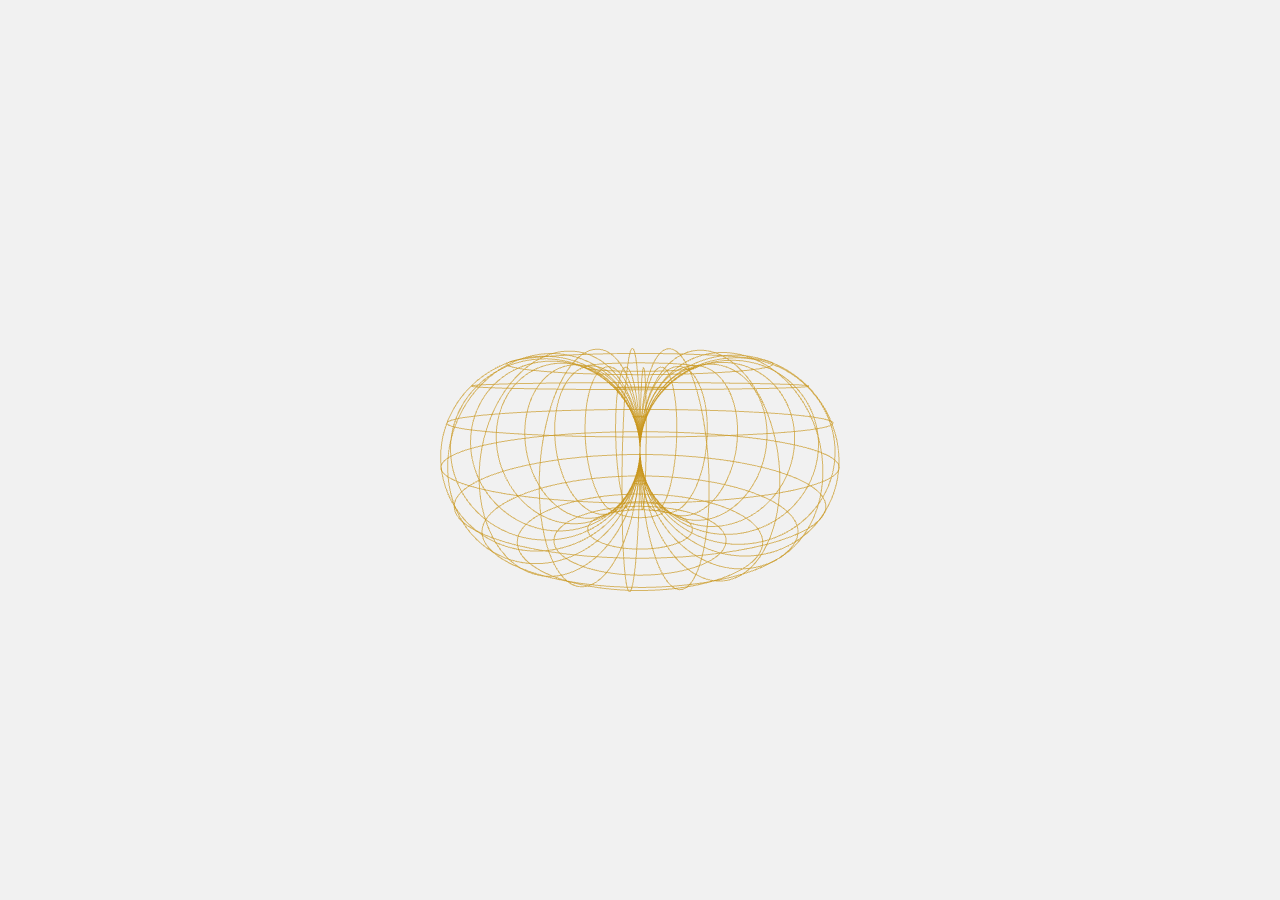
==== commit 97e6c2e3: "fix(web): remove unrequested interface elements; restore Indra's net" ====
--- a/web/index.html
+++ b/web/index.html
@@ -29,21 +29,6 @@
 <body>
   <a class="skip" href="#stage">Skip to the model</a>
   <main id="stage" tabindex="0" aria-label="Interactive Diamond. Drag to turn or look. Scroll, pinch, or use plus and minus to move continuously from the torus, through the outside view, into BEING, then to narrow the cone outward through the model. Press R to return outside."></main>
-  <header class="masthead">
-    <div class="identity"><span class="eyebrow">A PHILOSOPHICAL INSTRUMENT</span><h1>The Diamond</h1><p>A contemplative mandala · view from BEING</p></div>
-    <nav class="view-switch" aria-label="Viewpoint"><button id="outside" class="view-button" aria-pressed="true">Outside</button><button id="within" class="view-button" aria-pressed="false">From BEING <span aria-hidden="true">↗</span></button></nav>
-  </header>
-  <section class="route-panel" aria-label="Direction of view" hidden>
-    <label for="route">LOOK TOWARD</label><select id="route" aria-label="Choose direction to look toward"></select><button id="origin" title="Widen the cone to its full extent">Widen to full cone</button>
-  </section>
-  <footer class="instrument">
-    <div class="travel-readout" aria-live="polite"><span id="view-name">Outside view</span><span id="view-detail">Responsiveness, Involvement, Fixation. Ripples mark the crossings.</span></div>
-    <div class="journey" aria-label="Journey progress"><div class="journey-line"><span id="journey-fill"></span></div><div class="journey-marks"><span>Torus</span><span>Outside</span><span>BEING 220°</span><span>24°</span></div></div>
-    <p id="hint">Drag to turn · Scroll or pinch to move</p>
-    <div class="zoom-buttons" aria-label="Travel controls"><button id="backward" aria-label="Move backward" title="Move backward (−)">−</button><button id="forward" aria-label="Move forward" title="Move forward (+)">+</button></div>
-  </footer>
-  <button class="about-button" id="about" aria-label="About The Diamond" aria-expanded="false">i</button>
-  <aside class="about-panel" hidden><button id="close-about" aria-label="Close notes">×</button><h2>The view from BEING</h2><p>The eye stays at BEING. Drag to pan and tilt the cone around the spheres. Pinch or scroll to narrow the cone as it moves outward through the names, then widen it to return toward the centre.</p><p>Names keep a fixed size in the model, so narrowing magnifies them. Closer layers dissolve as the cone passes them; farther layers remain faintly present.</p><p>Three concentric ripples mark each axis–sphere crossing. They are larger on larger spheres.</p><p>Vocabulary. The three spheres are Responsiveness, Involvement and Fixation: how tightly a position is held, not how much of anything there is. The three axes are Rejecting and Grasping (across), Self-diminishment and Self-elevation (up and down in the equator), and Insistence on continuance and on disappearance (the long axis, with Permanence and Erasure at its tips). Birth, Death and BEING are unchanged, and Birth is not Permanence, nor Death Erasure.</p><p class="note">A contemplative mandala in a modern visual language: a proposal, not a traditional Buddhist system and not a measurement. Landmark coordinates are unchanged.</p></aside>
   <p id="fallback" role="alert" hidden>The Diamond needs a browser with WebGL enabled. Try a browser with hardware acceleration turned on.</p>
   <noscript><p class="fallback">The Diamond needs JavaScript and WebGL.</p></noscript>
   <script type="module" src="main.js"></script>
